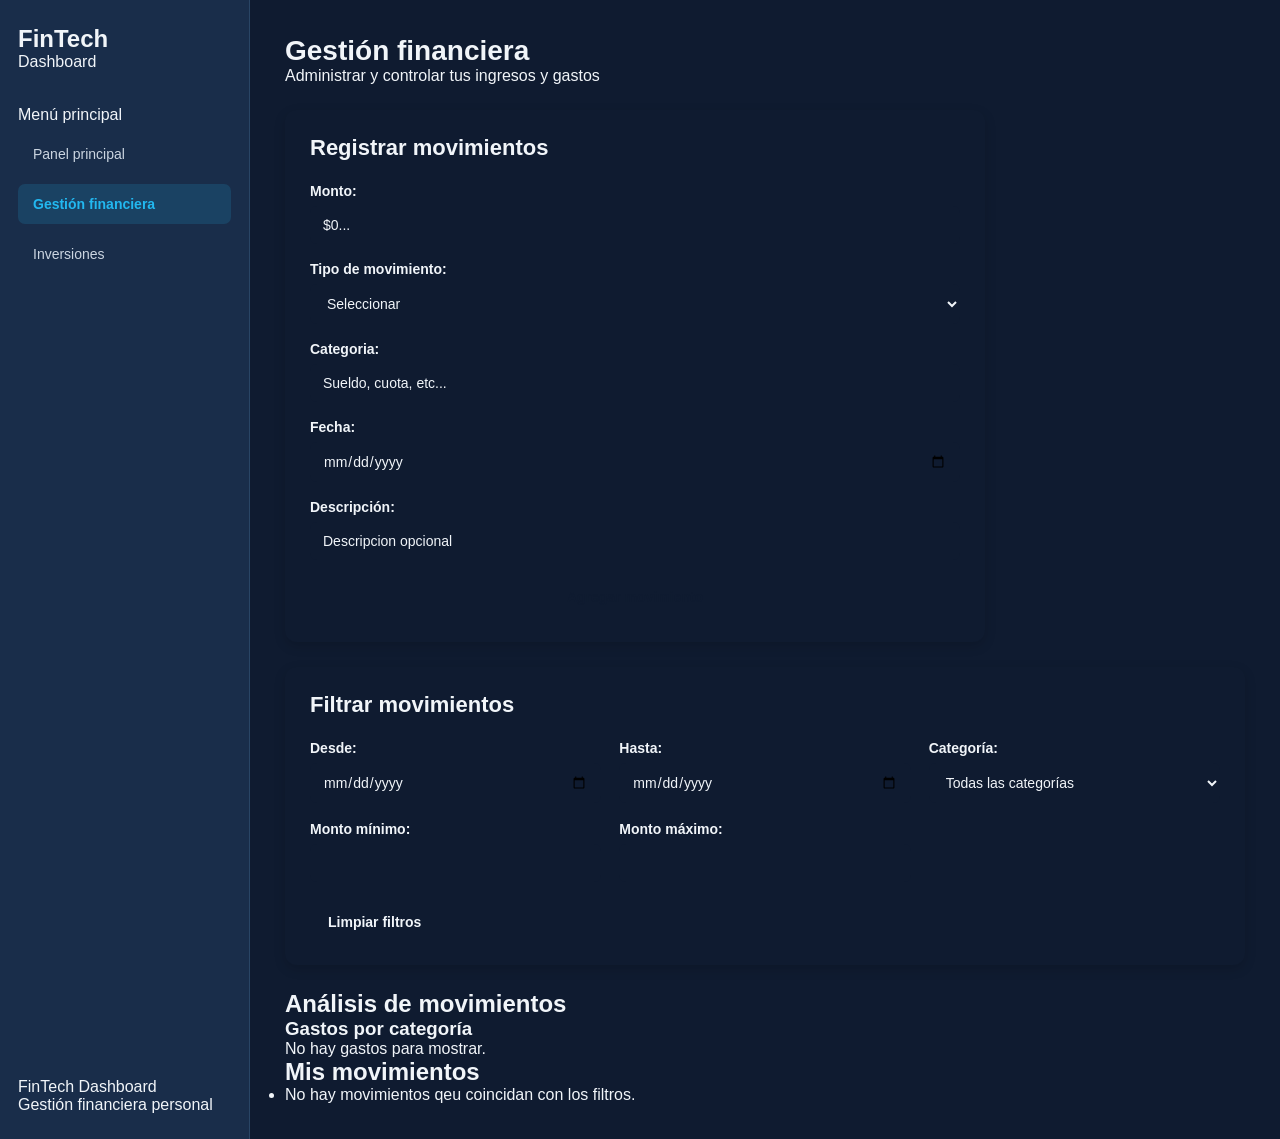
==== movimientos.html @ be363dee "creacion de secciones propias para el simulador y la gestion, y adaptacion del JS" ====
<!DOCTYPE html>
<html lang="es">
<head>
    <meta charset="UTF-8">
    <meta name="viewport" content="width=device-width, initial-scale=1.0">
    <title>Gestion financiera</title>
    <link rel="stylesheet" href="./estilos/estilos-globales.css">
    <link rel="stylesheet" href="./estilos/movimientos.css">
    <script type="module" src="./main.js"></script>
</head>
<body>
    <div class="dashboard">
        <aside class="sidebar">
            <div class="sidebar-header">
                <h2>FinTech</h2>
                <span>Dashboard</span>
            </div>

            <nav class="sidebar-nav">
                <p class="nav-title">Menú principal</p>
                <a href="./index.html" class="nav-link">Panel principal</a>
                <a href="./movimientos.html" class="nav-link active">Gestión financiera</a>
                <a href="./inversiones.html" class="nav-link">Inversiones</a>
            </nav>

            <div class="sidebar-footer">
                <p>FinTech Dashboard</p>
                <span>Gestión financiera personal</span>
            </div>
        </aside>

        <main class="main-content">
            <header class="page-header">
                <div>
                    <h1>Gestión financiera</h1>
                    <p>Administrar y controlar tus ingresos y gastos</p>
                </div>
            </header>

            <section class="registro-section">
                <h2>Registrar movimientos</h2>
                <form id="form-transaccion">
                    <div class="form-group">
                        <label for="monto">Monto:</label>
                        <input type="number" id="monto" min="0" step="1000" required placeholder="$0...">
                    </div>

                    <div class="form-group">
                        <label for="tipo">Tipo de movimiento:</label>
                        <select id="tipo" required>
                            <option value="">Seleccionar</option>
                            <option value="ingreso">Ingreso</option>
                            <option value="gasto">Gasto</option>
                        </select>
                    </div>

                    <div class="form-group">
                        <label for="categoria">Categoria:</label>
                        <input type="text" id="categoria" placeholder="Sueldo, cuota, etc..." required>
                    </div>

                    <div class="form-group">
                        <label for="fecha">Fecha:</label>
                        <input type="date" id="fecha" required>
                    </div>

                    <div class="form-group">
                        <label for="descripcion">Descripción:</label>
                        <input type="text" id="descripcion" placeholder="Descripcion opcional">
                    </div>
                    <button type="submit">Agregar movimiento</button>
                </form>
            </section>

            <section id="lista-transacciones" class="filtros-section">
                <h2>Filtrar movimientos</h2>
                <div class="filtros-container">
                    <div class="form-group">
                        <label for="fecha-desde">Desde:</label>
                        <input type="date" id="fecha-desde">
                    </div>

                    <div class="form-group">
                        <label for="fecha-hasta">Hasta:</label>
                        <input type="date" id="fecha-hasta">
                    </div>

                    <div class="form-group">
                        <label for="filtro-categoria">Categoría:</label>
                        <select id="filtro-categoria">
                            <option value="">Todas las categorías</option>
                        </select>
                    </div>

                    <div class="form-group">
                        <label for="monto-minimo">Monto mínimo:</label>
                        <input type="number" id="monto-minimo" min="0" step="1">
                    </div>

                    <div class="form-group">
                        <label for="monto-maximo">Monto máximo:</label>
                        <input type="number" id="monto-maximo" min="0" step="1">
                    </div>
                </div>
                <button type="button" id="limpiar-filtros">Limpiar filtros</button>
            </section>

            <section id="analisis-visual">
                <h2>Análisis de movimientos</h2>
                <div class="graf-container">
                    <h3>Gastos por categoría</h3>
                    <div id="graf-categorias"></div>
                </div>
            </section>

            <section class="movimientos-section">
                <h2>Mis movimientos</h2>
                <ul id="transacciones"></ul>
            </section>
        </main>
    </div>
</body>
</html>
---- estilos/estilos-globales.css ----
* {
    margin: 0;
    padding: 0;
    box-sizing: border-box;
}

html {
    scroll-behavior: smooth;
}

body {
    font-family: Arial, Helvetica, sans-serif;
    background: #0f1b30;
    color: #f1f5f9;
    min-height: 100vh;
}

:root {
    --color-fondo: #0f1b30;
    --color-panel: #192d4a;
    --color-borde: #294565;
    --color-campo: #0f1b30;
    --color-borde-campo: #344d6d;
    --color-texto: #f1f5f9;
    --color-texto-secundario: #cbd5e1;
    --color-texto-suave: #8294ad;
    --color-primario: #22b8f0;
    --color-primario-hover: #0ea5e9;
    --color-exito: #10b981;
    --color-error: #ef4444;
}

.dashboard {
    display: flex;
    min-height: 100vh;
}

.main-content {
    flex: 1;
    min-width: 0;
    padding: 35px;
}

.sidebar {
    width: 250px;
    min-width: 250px;
    min-height: 100vh;
    background: #192d4a;
    border-right: 1px solid #294565;
    padding: 25px 18px;
    display: flex;
    flex-direction: column;
}

.sidebar-header {
    margin-bottom: 35px;
}

.sidebar-nav {
    display: flex;
    flex-direction: column;
    gap: 10px;
}

.sidebar-footer {
    margin-top: auto;
}

.nav-link {
    display: block;
    padding: 12px 15px;
    color: #cbd5e1;
    text-decoration: none;
    font-size: 14px;
    border-radius: 7px;
    transition: all 0.2s ease;
}

.nav-link:hover {
    background: #263f60;
    color: #22b8f0;
}

.nav-link.active {
    background: rgba(34, 184, 240, 0.15);
    color: #22b8f0;
    font-weight: 600;
}

.page-header {
    margin-bottom: 25px;
}

.page-header h1 {
    color: #f1f5f9;
    font-size: 28px;
    font-weight: 700;
}

h2 {
    color: #f1f5f9;
}

button {
    font-family: inherit;
}

button:focus-visible,
a:focus-visible,
input:focus-visible,
select:focus-visible {
    outline: 2px solid #22b8f0;
    outline-offset: 3px;
}

.card {
    background: #192d4a;
    border: 1px solid #294565;
    border-radius: 12px;
    padding: 20px;
    box-shadow: 0 4px 12px rgba(0, 0, 0, 0.15);
}

@media (max-width: 1000px) {

    .main-content {
        padding: 30px 25px;
    }

}

@media (max-width: 650px) {

    .dashboard {
        flex-direction: column;
    }

    .sidebar {
        width: 100%;
        min-width: 0;
        min-height: auto;
        padding: 20px;
    }

    .sidebar-header {
        margin-bottom: 20px;
    }

    .sidebar-nav {
        flex-direction: row;
        flex-wrap: wrap;
        gap: 8px;
    }

    .nav-link {
        flex: 1 1 auto;
        padding: 10px;
        font-size: 12px;
        text-align: center;
        white-space: nowrap;
    }

    .sidebar-footer {
        display: none;
    }
    .main-content {
        width: 100%;
        min-width: 0;
        padding: 25px 18px;
    }

    .page-header h1 {
        font-size: 24px;
    }
}
---- estilos/movimientos.css ----
.registro-section {
    background: var(--panel);
    border: 1px solid var(--borde);
    border-radius: 12px;
    padding: 25px;
    margin: 25px 0;
    max-width: 700px;
    box-shadow: 0 4px 12px rgba(0, 0, 0, 0.15);
}

.registro-section h2 {
    font-size: 22px;
    font-weight: 700;
    margin: 0 0 22px;
}

#form-transaccion {
    display: flex;
    flex-direction: column;
    gap: 17px;
}

#form-transaccion .form-group {
    display: flex;
    flex-direction: column;
    gap: 7px;
}

#form-transaccion label {
    color: var(--texto-secundario);
    font-size: 14px;
    font-weight: 600;
}

#form-transaccion input,
#form-transaccion select {
    width: 100%;
    box-sizing: border-box;
    padding: 11px 13px;
    background: var(--color-campo);
    color: var(--texto);
    border: 1px solid var(--borde-campo);
    border-radius: 7px;
    font-family: inherit;
    font-size: 14px;
    outline: none;
    transition: all 0.2s ease;
}

#form-transaccion input::placeholder {
    color: var(--texto-suave);
}

#form-transaccion input:focus,
#form-transaccion select:focus {
    border-color: var(--celeste);
    box-shadow: 0 0 0 3px rgba(34, 184, 240, 0.15);
}

#form-transaccion select {
    cursor: pointer;
}

#form-transaccion button {
    background: var(--celeste);
    color: var(--color-fondo);
    border: none;
    border-radius: 7px;
    padding: 12px 18px;
    font-size: 14px;
    font-weight: 700;
    cursor: pointer;
    transition: all 0.2s ease;
}

#form-transaccion button:hover {
    background: var(--celeste-hover);
    transform: translateY(-2px);
    box-shadow: 0 4px 12px rgba(34, 184, 240, 0.2);
}

#form-transaccion button:active {
    transform: translateY(0);
}

.filtros-section {
    background: var(--panel);
    border: 1px solid var(--borde);
    border-radius: 12px;
    padding: 25px;
    margin: 25px 0;
    box-shadow: 0 4px 12px rgba(0, 0, 0, 0.15);
}

.filtros-section h2 {
    font-size: 22px;
    font-weight: 700;
    margin: 0 0 22px;
}

.filtros-container {
    display: grid;
    grid-template-columns: repeat(3, minmax(0, 1fr));
    gap: 18px;
    margin-bottom: 22px;
}

.filtros-container .form-group {
    display: flex;
    flex-direction: column;
    gap: 7px;
}

.filtros-container label {
    color: var(--texto-secundario);
    font-size: 14px;
    font-weight: 600;
}

.filtros-container input,
.filtros-container select {
    width: 100%;
    box-sizing: border-box;
    padding: 11px 13px;
    background: var(--color-campo);
    color: var(--texto);
    border: 1px solid var(--borde-campo);
    border-radius: 7px;
    font-family: inherit;
    font-size: 14px;
    outline: none;
    transition: all 0.2s ease;
}

.filtros-container input:focus,
.filtros-container select:focus {
    border-color: var(--celeste);
    box-shadow: 0 0 0 3px rgba(34, 184, 240, 0.15);
}

.filtros-container select {
    cursor: pointer;
}

#limpiar-filtros {
    background: transparent;
    color: var(--celeste);
    border: 1px solid var(--celeste);
    border-radius: 7px;
    padding: 10px 18px;
    font-size: 14px;
    font-weight: 600;
    cursor: pointer;
    transition: all 0.2s ease;
}

#limpiar-filtros:hover {
    background: var(--celeste);
    color: var(--color-fondo);
    transform: translateY(-2px);
}

#limpiar-filtros:active {
    transform: translateY(0);
}

@media (max-width: 900px) {
    .filtros-container {
        grid-template-columns: repeat(2, minmax(0, 1fr));
    }
}

@media (max-width: 650px) {
    .registro-section,
    .filtros-section {
        width: 100%;
        max-width: 100%;
        padding: 18px;
    }

    .registro-section h2,
    .filtros-section h2 {
        font-size: 19px;
    }

    .filtros-container {
        grid-template-columns: 1fr;
        gap: 14px;
    }

    #limpiar-filtros {
        width: 100%;
    }
}
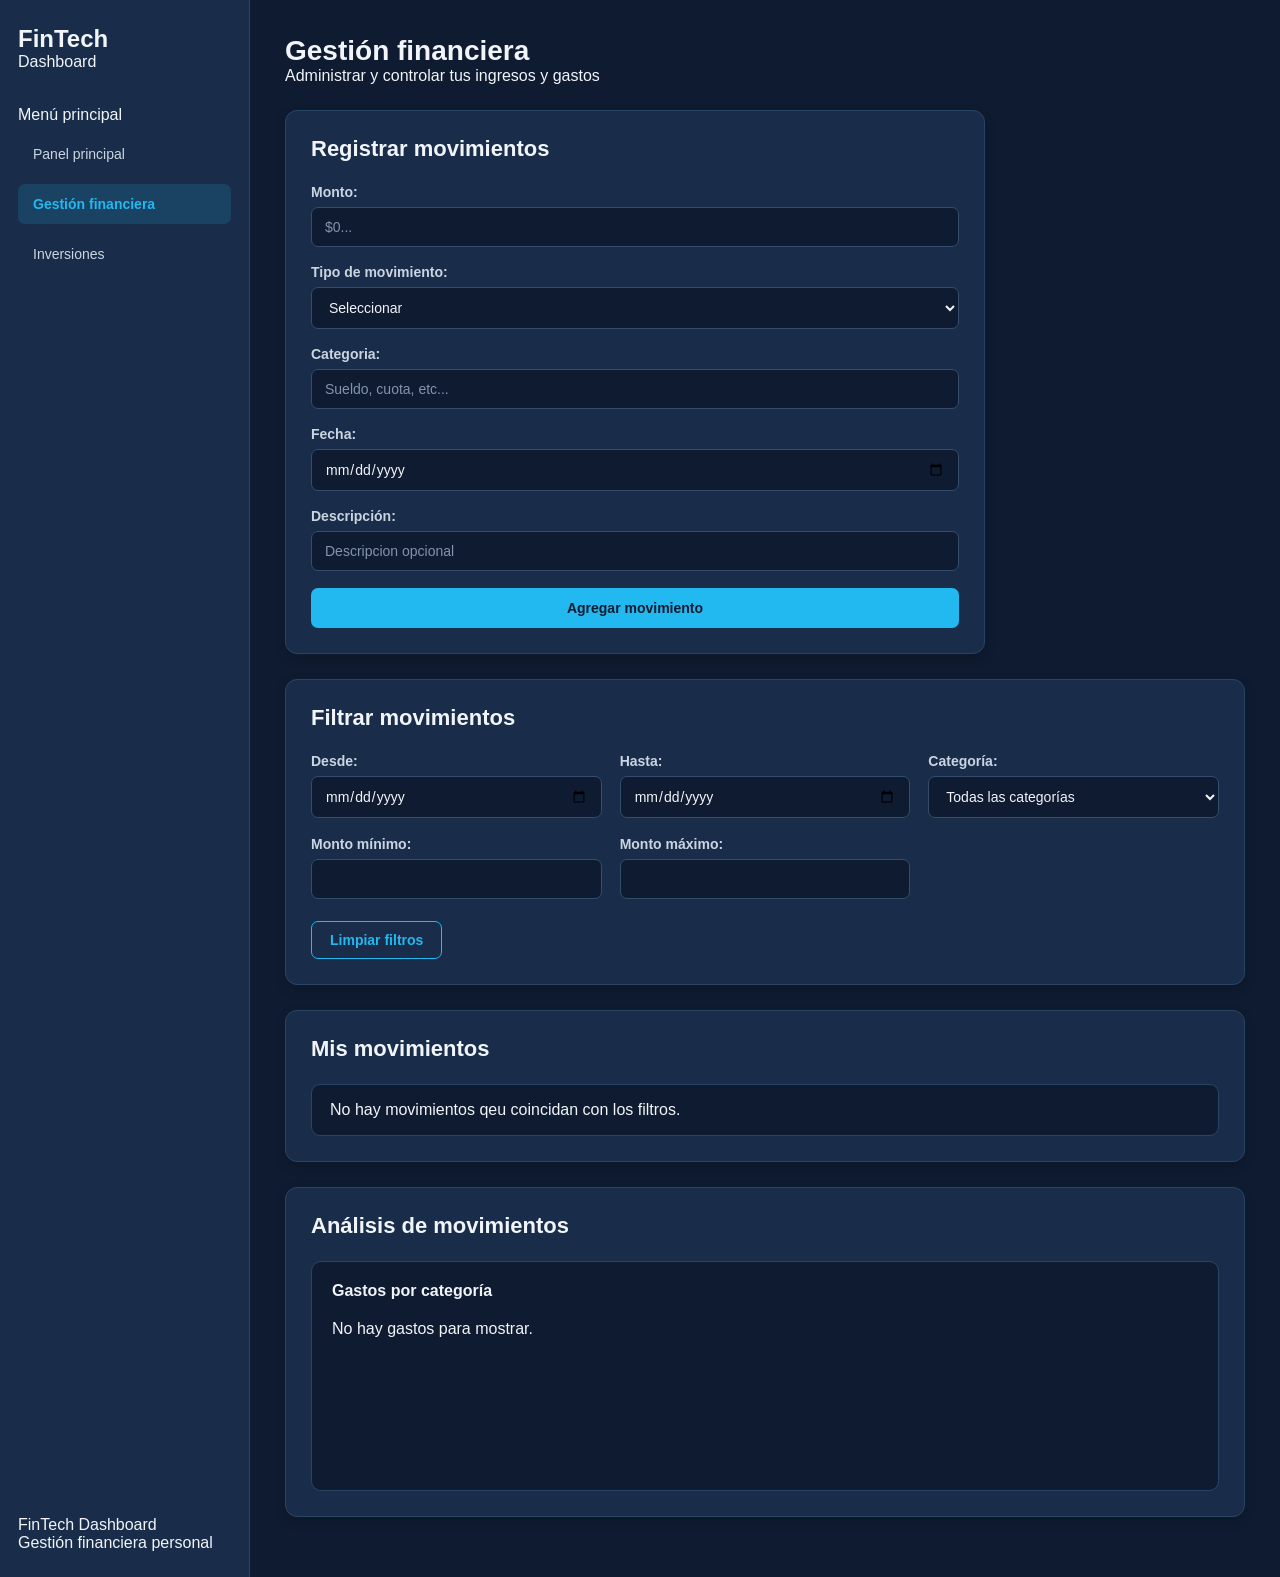
==== commit f86ebdb1: "avances finales" ====
--- a/movimientos.html
+++ b/movimientos.html
@@ -105,6 +105,11 @@
                 <button type="button" id="limpiar-filtros">Limpiar filtros</button>
             </section>
 
+            <section class="movimientos-section">
+                <h2>Mis movimientos</h2>
+                <ul id="transacciones"></ul>
+            </section>
+
             <section id="analisis-visual">
                 <h2>Análisis de movimientos</h2>
                 <div class="graf-container">
@@ -112,11 +117,6 @@
                     <div id="graf-categorias"></div>
                 </div>
             </section>
-
-            <section class="movimientos-section">
-                <h2>Mis movimientos</h2>
-                <ul id="transacciones"></ul>
-            </section>
         </main>
     </div>
 </body>
--- a/estilos/estilos-globales.css
+++ b/estilos/estilos-globales.css
@@ -1,4 +1,4 @@
-* {
+*{
     margin: 0;
     padding: 0;
     box-sizing: border-box;
--- a/estilos/movimientos.css
+++ b/estilos/movimientos.css
@@ -1,6 +1,7 @@
+
 .registro-section {
-    background: var(--panel);
-    border: 1px solid var(--borde);
+    background: var(--color-panel);
+    border: 1px solid var(--color-borde);
     border-radius: 12px;
     padding: 25px;
     margin: 25px 0;
@@ -27,7 +28,7 @@
 }
 
 #form-transaccion label {
-    color: var(--texto-secundario);
+    color: var(--color-texto-secundario);
     font-size: 14px;
     font-weight: 600;
 }
@@ -38,8 +39,8 @@
     box-sizing: border-box;
     padding: 11px 13px;
     background: var(--color-campo);
-    color: var(--texto);
-    border: 1px solid var(--borde-campo);
+    color: var(--color-texto);
+    border: 1px solid var(--color-borde-campo);
     border-radius: 7px;
     font-family: inherit;
     font-size: 14px;
@@ -48,12 +49,12 @@
 }
 
 #form-transaccion input::placeholder {
-    color: var(--texto-suave);
+    color: var(--color-texto-suave);
 }
 
 #form-transaccion input:focus,
 #form-transaccion select:focus {
-    border-color: var(--celeste);
+    border-color: var(--color-primario);
     box-shadow: 0 0 0 3px rgba(34, 184, 240, 0.15);
 }
 
@@ -62,7 +63,7 @@
 }
 
 #form-transaccion button {
-    background: var(--celeste);
+    background: var(--color-primario);
     color: var(--color-fondo);
     border: none;
     border-radius: 7px;
@@ -74,7 +75,7 @@
 }
 
 #form-transaccion button:hover {
-    background: var(--celeste-hover);
+    background: var(--color-primario-hover);
     transform: translateY(-2px);
     box-shadow: 0 4px 12px rgba(34, 184, 240, 0.2);
 }
@@ -84,8 +85,8 @@
 }
 
 .filtros-section {
-    background: var(--panel);
-    border: 1px solid var(--borde);
+    background: var(--color-panel);
+    border: 1px solid var(--color-borde);
     border-radius: 12px;
     padding: 25px;
     margin: 25px 0;
@@ -112,7 +113,7 @@
 }
 
 .filtros-container label {
-    color: var(--texto-secundario);
+    color: var(--color-texto-secundario);
     font-size: 14px;
     font-weight: 600;
 }
@@ -123,8 +124,8 @@
     box-sizing: border-box;
     padding: 11px 13px;
     background: var(--color-campo);
-    color: var(--texto);
-    border: 1px solid var(--borde-campo);
+    color: var(--color-texto);
+    border: 1px solid var(--color-borde-campo);
     border-radius: 7px;
     font-family: inherit;
     font-size: 14px;
@@ -134,7 +135,7 @@
 
 .filtros-container input:focus,
 .filtros-container select:focus {
-    border-color: var(--celeste);
+    border-color: var(--color-primario);
     box-shadow: 0 0 0 3px rgba(34, 184, 240, 0.15);
 }
 
@@ -144,8 +145,8 @@
 
 #limpiar-filtros {
     background: transparent;
-    color: var(--celeste);
-    border: 1px solid var(--celeste);
+    color: var(--color-primario);
+    border: 1px solid var(--color-primario);
     border-radius: 7px;
     padding: 10px 18px;
     font-size: 14px;
@@ -155,13 +156,113 @@
 }
 
 #limpiar-filtros:hover {
-    background: var(--celeste);
+    background: var(--color-primario);
     color: var(--color-fondo);
     transform: translateY(-2px);
 }
 
 #limpiar-filtros:active {
     transform: translateY(0);
+}
+
+#analisis-visual {
+    background: var(--color-panel);
+    border: 1px solid var(--color-borde);
+    border-radius: 12px;
+    padding: 25px;
+    margin: 25px 0;
+    box-shadow: 0 4px 12px rgba(0, 0, 0, 0.15);
+}
+
+#analisis-visual h2 {
+    font-size: 22px;
+    font-weight: 700;
+    margin-bottom: 22px;
+}
+
+.graf-container {
+    background: var(--color-fondo);
+    border: 1px solid var(--color-borde);
+    border-radius: 10px;
+    padding: 20px;
+}
+
+.graf-container h3 {
+    font-size: 16px;
+    margin-bottom: 20px;
+}
+
+#graf-categorias {
+    width: 100%;
+    min-height: 150px;
+}
+
+.movimientos-section {
+    background: var(--color-panel);
+    border: 1px solid var(--color-borde);
+    border-radius: 12px;
+    padding: 25px;
+    margin: 25px 0;
+    box-shadow: 0 4px 12px rgba(0, 0, 0, 0.15);
+}
+
+.movimientos-section h2 {
+    font-size: 22px;
+    font-weight: 700;
+    margin-bottom: 22px;
+}
+
+#transacciones li {
+    display: flex;
+    align-items: center;
+    justify-content: space-between;
+    gap: 20px;
+}
+
+#transacciones li button {
+    background: transparent;
+    margin-left: 915px;
+    color: var(--color-error);
+    border: 1px solid var(--color-error);
+    border-radius: 7px;
+    padding: 8px 14px;
+    font-family: inherit;
+    font-size: 13px;
+    font-weight: 600;
+    cursor: pointer;
+    transition: all 0.2s ease;
+    flex-shrink: 0;
+    width: 90px;
+    margin-left: auto;
+}
+
+#transacciones li button:hover {
+    background: var(--color-campo);
+    color: var(--color-error);
+    transform: translateY(-2px);
+}
+
+#transacciones li button:active {
+    transform: translateY(0);
+}
+
+#transacciones {
+    list-style: none;
+    display: flex;
+    flex-direction: column;
+    gap: 12px;
+}
+
+#transacciones li {
+    background: var(--color-fondo);
+    border: 1px solid var(--color-borde);
+    border-radius: 9px;
+    padding: 16px 18px;
+    transition: border-color 0.2s ease;
+}
+
+#transacciones li:hover {
+    border-color: var(--color-primario);
 }
 
 @media (max-width: 900px) {
@@ -191,4 +292,22 @@
     #limpiar-filtros {
         width: 100%;
     }
-}
+
+        #analisis-visual,
+    .movimientos-section {
+        padding: 18px;
+    }
+
+    #analisis-visual h2,
+    .movimientos-section h2 {
+        font-size: 19px;
+    }
+
+    .graf-container {
+        padding: 15px;
+    }
+
+    #transacciones li {
+        padding: 14px;
+    }
+}
